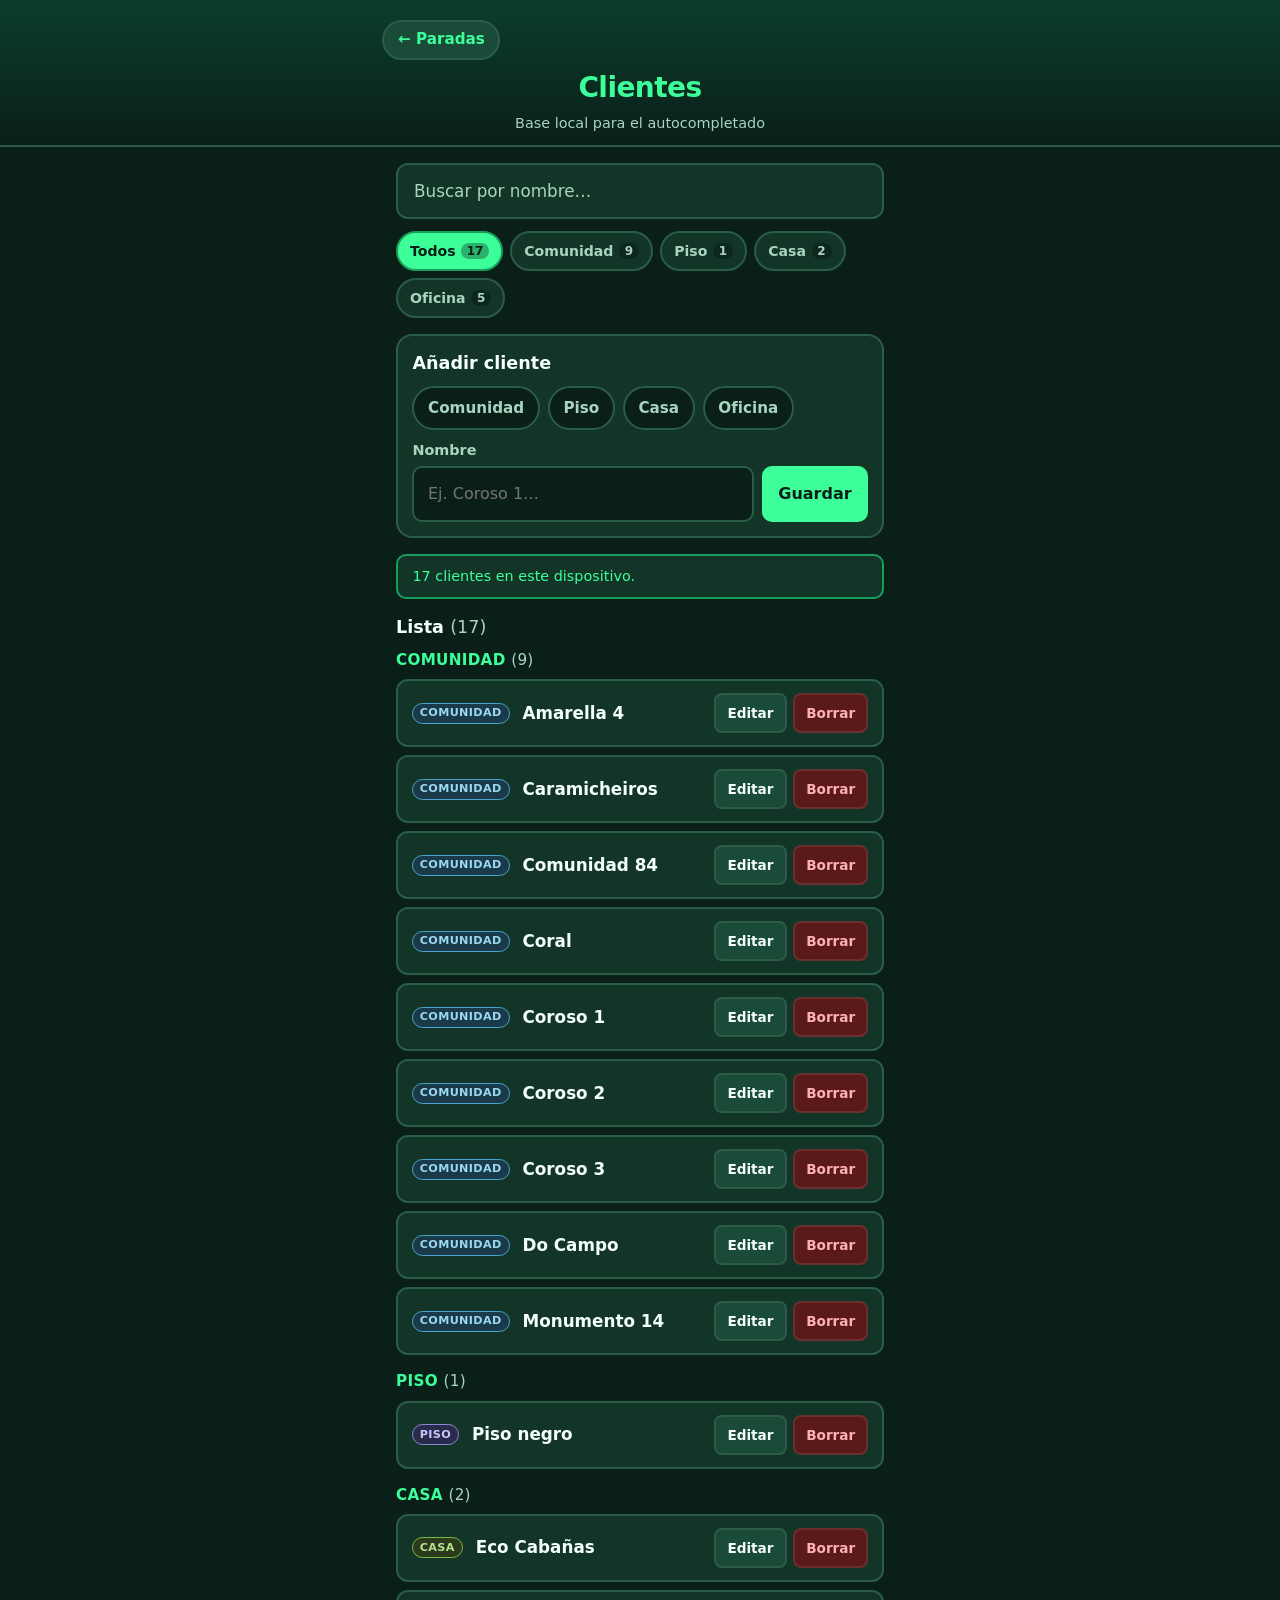
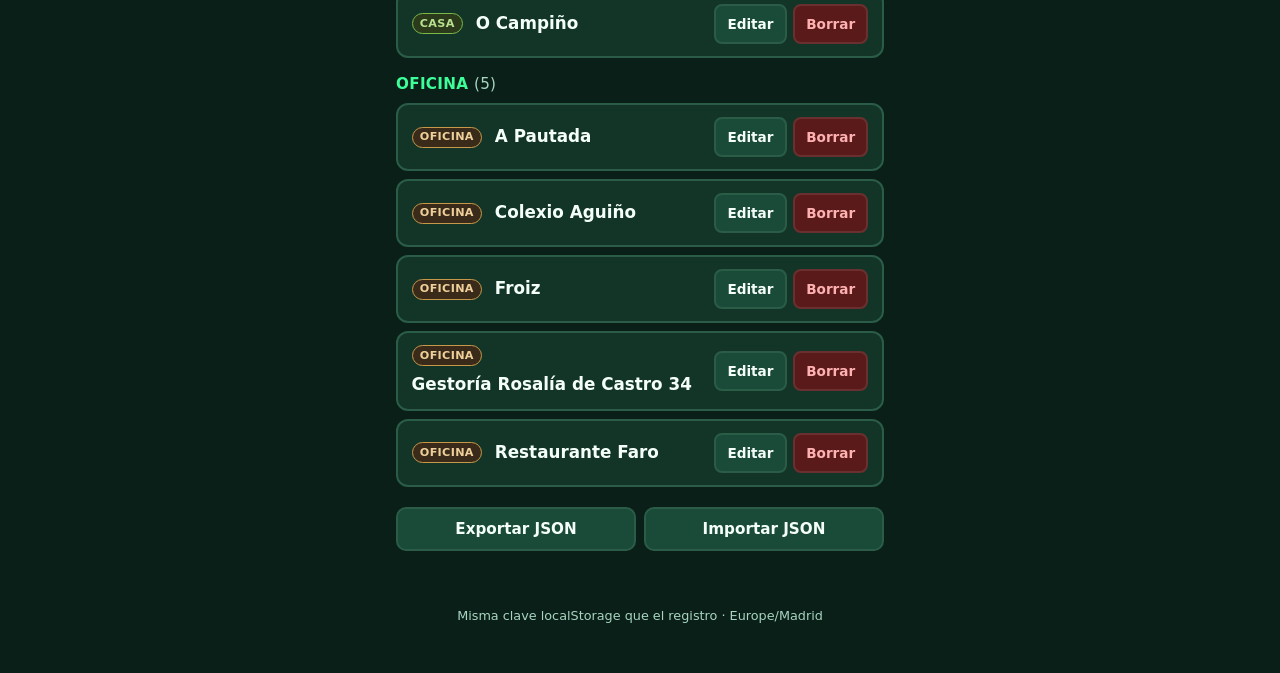
==== clientes.html @ 8e0a071e "Página de gestión de clientes (buscar, filtrar, alta, editar, borrar)" ====
<!DOCTYPE html>
<html lang="es-ES">
<head>
  <meta charset="UTF-8" />
  <meta name="viewport" content="width=device-width, initial-scale=1, viewport-fit=cover" />
  <meta name="theme-color" content="#0b3d2e" />
  <meta name="description" content="Gestión de clientes para autocompletado de Paradas GPS." />
  <meta name="apple-mobile-web-app-capable" content="yes" />
  <meta name="apple-mobile-web-app-status-bar-style" content="black-translucent" />
  <meta name="apple-mobile-web-app-title" content="Paradas GPS" />
  <title>Clientes · Paradas GPS</title>
  <link rel="manifest" href="manifest.json" />
  <link rel="icon" type="image/svg+xml" href="icons/icon.svg" />
  <link rel="apple-touch-icon" href="icons/icon-192.png" />
  <link rel="stylesheet" href="styles.css" />
</head>
<body class="page-clientes">
  <header class="app-header">
    <div class="header-nav">
      <a href="index.html" class="nav-link" aria-label="Volver a Paradas">← Paradas</a>
      <span class="nav-spacer" aria-hidden="true"></span>
    </div>
    <h1>Clientes</h1>
    <p class="subtitle">Base local para el autocompletado</p>
  </header>

  <main>
    <section class="clientes-search" aria-label="Buscar clientes">
      <label class="sr-only" for="searchClientes">Buscar por nombre</label>
      <input
        type="search"
        id="searchClientes"
        class="search-input"
        placeholder="Buscar por nombre…"
        autocomplete="off"
        enterkeyhint="search"
      />
    </section>

    <section class="clientes-filters" aria-label="Filtrar por tipo">
      <div class="chip-row" role="group" id="filterChips">
        <button type="button" class="chip-btn active" data-filter="todos" aria-pressed="true">
          Todos <span class="chip-count" data-count-for="todos">0</span>
        </button>
        <button type="button" class="chip-btn" data-filter="comunidad" aria-pressed="false">
          Comunidad <span class="chip-count" data-count-for="comunidad">0</span>
        </button>
        <button type="button" class="chip-btn" data-filter="piso" aria-pressed="false">
          Piso <span class="chip-count" data-count-for="piso">0</span>
        </button>
        <button type="button" class="chip-btn" data-filter="casa" aria-pressed="false">
          Casa <span class="chip-count" data-count-for="casa">0</span>
        </button>
        <button type="button" class="chip-btn" data-filter="oficina" aria-pressed="false">
          Oficina <span class="chip-count" data-count-for="oficina">0</span>
        </button>
      </div>
    </section>

    <section class="clientes-add" aria-labelledby="addTitle">
      <h2 id="addTitle" class="section-title">Añadir cliente</h2>
      <div class="tipo-toggles" role="group" aria-label="Tipo de lugar" id="addTipoToggles">
        <button type="button" class="tipo-btn" data-tipo="comunidad" aria-pressed="false">Comunidad</button>
        <button type="button" class="tipo-btn" data-tipo="piso" aria-pressed="false">Piso</button>
        <button type="button" class="tipo-btn" data-tipo="casa" aria-pressed="false">Casa</button>
        <button type="button" class="tipo-btn" data-tipo="oficina" aria-pressed="false">Oficina</button>
      </div>
      <label for="addNombre" class="field-label">Nombre</label>
      <div class="add-row">
        <input type="text" id="addNombre" placeholder="Ej. Coroso 1…" autocomplete="off" />
        <button type="button" class="btn-save" id="btnAddSave">Guardar</button>
      </div>
      <p class="hint-inline" id="addHint" hidden></p>
    </section>

    <section class="status-bar" id="statusBar" aria-live="polite">
      <span id="statusText">Listo.</span>
    </section>

    <section class="clientes-list-section" aria-label="Lista de clientes">
      <h2 class="section-title">
        Lista <span class="count" id="listCount">(0)</span>
      </h2>
      <div id="clientesList" class="clientes-list"></div>
      <p class="empty-msg" id="emptyMsg" hidden>No hay clientes. Añade el primero arriba.</p>
    </section>

    <section class="clientes-io" aria-label="Importar y exportar">
      <button type="button" class="btn-secondary" id="btnExportClientes">Exportar JSON</button>
      <button type="button" class="btn-secondary" id="btnImportClientes">Importar JSON</button>
      <input type="file" id="importFile" accept="application/json,.json" hidden />
    </section>
  </main>

  <!-- Sheet: editar cliente -->
  <div class="sheet-overlay" id="editOverlay" hidden>
    <div class="sheet" role="dialog" aria-modal="true" aria-labelledby="editTitle">
      <div class="sheet-handle" aria-hidden="true"></div>
      <h2 id="editTitle">Editar cliente</h2>

      <span class="cliente-label" id="editTipoLabel">Tipo de lugar</span>
      <div class="tipo-toggles" role="group" aria-labelledby="editTipoLabel" id="editTipoToggles">
        <button type="button" class="tipo-btn" data-tipo="comunidad" aria-pressed="false">Comunidad</button>
        <button type="button" class="tipo-btn" data-tipo="piso" aria-pressed="false">Piso</button>
        <button type="button" class="tipo-btn" data-tipo="casa" aria-pressed="false">Casa</button>
        <button type="button" class="tipo-btn" data-tipo="oficina" aria-pressed="false">Oficina</button>
      </div>

      <label for="editNombre">Nombre</label>
      <input type="text" id="editNombre" placeholder="Nombre del cliente" autocomplete="off" />

      <div class="sheet-actions">
        <button type="button" class="btn-cancel" id="btnCancelEdit">Cancelar</button>
        <button type="button" class="btn-save" id="btnSaveEdit">Guardar</button>
      </div>
    </div>
  </div>

  <!-- Confirm delete -->
  <div class="sheet-overlay" id="confirmOverlay" hidden>
    <div class="sheet sheet-small" role="dialog" aria-modal="true" aria-labelledby="confirmTitle">
      <h2 id="confirmTitle">¿Borrar cliente?</h2>
      <p id="confirmText">Esta acción no se puede deshacer.</p>
      <div class="sheet-actions">
        <button type="button" class="btn-cancel" id="btnCancelDelete">Cancelar</button>
        <button type="button" class="btn-danger" id="btnConfirmDelete">Borrar</button>
      </div>
    </div>
  </div>

  <footer class="app-footer">
    <p>Misma clave localStorage que el registro · Europe/Madrid</p>
  </footer>

  <script src="clientes.js"></script>
</body>
</html>
---- styles.css ----
/* Paradas GPS — UI alto contraste, móvil primero */
:root {
  --bg: #0a1f18;
  --bg-card: #123528;
  --bg-elevated: #1a4a38;
  --text: #f5fff9;
  --text-muted: #a8d4c0;
  --accent: #3dff9a;
  --accent-dim: #1a9e5c;
  --danger: #ff5c5c;
  --danger-bg: #5a1a1a;
  --recogida: #2b7fff;
  --entrega: #ff9f1a;
  --traslado: #c44dff;
  --tarea: #3dff9a;
  --border: #2a5c48;
  --radius: 16px;
  --tap-min: 56px;
  --font: system-ui, -apple-system, "Segoe UI", Roboto, "Helvetica Neue", Arial, sans-serif;
  --safe-top: env(safe-area-inset-top, 0px);
  --safe-right: env(safe-area-inset-right, 0px);
  --safe-bottom: env(safe-area-inset-bottom, 0px);
  --safe-left: env(safe-area-inset-left, 0px);
}

*,
*::before,
*::after {
  box-sizing: border-box;
}

html {
  -webkit-text-size-adjust: 100%;
  height: 100%;
}

body {
  margin: 0;
  min-height: 100%;
  font-family: var(--font);
  background: var(--bg);
  color: var(--text);
  line-height: 1.4;
  padding-bottom: calc(1.5rem + var(--safe-bottom));
  -webkit-tap-highlight-color: transparent;
  overflow-x: hidden;
}

.app-header {
  padding: 1.25rem 1rem 0.75rem;
  background: linear-gradient(180deg, #0b3d2e 0%, var(--bg) 100%);
  border-bottom: 2px solid var(--border);
  text-align: center;
}

.app-header h1 {
  margin: 0;
  font-size: 1.75rem;
  font-weight: 800;
  letter-spacing: -0.02em;
  color: var(--accent);
}

.subtitle {
  margin: 0.35rem 0 0;
  font-size: 0.9rem;
  color: var(--text-muted);
}

main {
  width: 100%;
  max-width: 520px;
  margin: 0 auto;
  padding: 1rem;
}

/* ——— Botones de evento ——— */
.actions {
  display: grid;
  grid-template-columns: 1fr 1fr;
  gap: 0.75rem;
  margin-bottom: 1.25rem;
}

.btn-event {
  display: flex;
  flex-direction: column;
  align-items: center;
  justify-content: center;
  gap: 0.4rem;
  min-height: 110px;
  padding: 1rem 0.5rem;
  border: 3px solid transparent;
  border-radius: var(--radius);
  font-family: inherit;
  font-size: 1.05rem;
  font-weight: 700;
  color: #fff;
  cursor: pointer;
  box-shadow: 0 4px 0 rgba(0, 0, 0, 0.35);
  transition: transform 0.08s, box-shadow 0.08s, filter 0.15s;
  -webkit-user-select: none;
  user-select: none;
}

.btn-event:active {
  transform: translateY(3px);
  box-shadow: 0 1px 0 rgba(0, 0, 0, 0.35);
}

.btn-event:focus-visible {
  outline: 3px solid var(--accent);
  outline-offset: 3px;
}

.btn-icon {
  font-size: 2rem;
  line-height: 1;
}

.btn-label {
  text-align: center;
  line-height: 1.2;
}

.btn-recogida {
  background: var(--recogida);
  border-color: #1a5acc;
}
.btn-entrega {
  background: var(--entrega);
  border-color: #c47800;
  color: #1a1000;
}
.btn-traslado {
  background: var(--traslado);
  border-color: #8a2abb;
}
.btn-tarea {
  background: var(--accent-dim);
  border-color: #0d6b3c;
  color: #fff;
}

/* ——— Toolbar ——— */
.toolbar {
  display: flex;
  flex-wrap: wrap;
  align-items: center;
  gap: 0.5rem;
  margin-bottom: 0.75rem;
}

.toolbar > * {
  min-width: 0;
}

.filters {
  display: flex;
  flex: 1 1 0;
  min-width: 0;
  background: var(--bg-card);
  border-radius: 999px;
  border: 2px solid var(--border);
  overflow: hidden;
}

.filter-btn {
  min-height: 44px;
  flex: 1 1 0;
  min-width: 0;
  padding: 0.5rem 0.75rem;
  border: none;
  background: transparent;
  color: var(--text-muted);
  font-family: inherit;
  font-size: 1rem;
  font-weight: 600;
  cursor: pointer;
}

.filter-btn.active {
  background: var(--accent);
  color: #0a1f18;
}

.export-btns {
  display: flex;
  flex: 1 1 0;
  min-width: 0;
  gap: 0.5rem;
}

.export-btns .btn-secondary {
  flex: 1 1 0;
  min-width: 0;
}

.btn-secondary {
  min-height: 44px;
  min-width: var(--tap-min);
  padding: 0.5rem 0.9rem;
  border: 2px solid var(--border);
  border-radius: 10px;
  background: var(--bg-elevated);
  color: var(--text);
  font-family: inherit;
  font-size: 0.95rem;
  font-weight: 700;
  cursor: pointer;
}

.btn-secondary:active {
  background: var(--accent-dim);
}

/* ——— Estado ——— */
.status-bar {
  padding: 0.65rem 0.9rem;
  margin-bottom: 1rem;
  background: var(--bg-card);
  border: 2px solid var(--border);
  border-radius: 10px;
  font-size: 0.9rem;
  color: var(--text-muted);
}

.status-bar.ok {
  border-color: var(--accent-dim);
  color: var(--accent);
}
.status-bar.err {
  border-color: var(--danger);
  color: #ffb0b0;
}
.status-bar.busy {
  border-color: #ff9f1a;
  color: #ffd08a;
}

/* ——— Historial ——— */
.history h2 {
  margin: 0 0 0.75rem;
  font-size: 1.15rem;
  color: var(--text);
}

.count {
  color: var(--text-muted);
  font-weight: 500;
}

.event-list {
  list-style: none;
  margin: 0;
  padding: 0;
  display: flex;
  flex-direction: column;
  gap: 0.65rem;
}

.event-card {
  min-width: 0;
  overflow-wrap: anywhere;
  background: var(--bg-card);
  border: 2px solid var(--border);
  border-left-width: 6px;
  border-radius: 12px;
  padding: 0.85rem 0.9rem;
}

.event-card[data-tipo="Recogida"] { border-left-color: var(--recogida); }
.event-card[data-tipo="Entrega"] { border-left-color: var(--entrega); }
.event-card[data-tipo="Traslado personal"] { border-left-color: var(--traslado); }
.event-card[data-tipo="Tarea hecha"] { border-left-color: var(--tarea); }

.event-top {
  display: flex;
  justify-content: space-between;
  align-items: flex-start;
  gap: 0.5rem;
}

.event-tipo {
  min-width: 0;
  overflow-wrap: anywhere;
  font-weight: 800;
  font-size: 1.05rem;
}

.event-time {
  min-width: 0;
  max-width: 52%;
  font-size: 0.85rem;
  color: var(--text-muted);
  text-align: right;
  overflow-wrap: anywhere;
}

.event-meta {
  min-width: 0;
  margin-top: 0.4rem;
  font-size: 0.88rem;
  color: var(--text-muted);
}

.event-meta strong {
  color: var(--text);
  font-weight: 600;
}

.event-coords {
  min-width: 0;
  margin-top: 0.35rem;
  font-size: 0.8rem;
  font-variant-numeric: tabular-nums;
  word-break: break-all;
}

.event-coords a {
  color: var(--accent);
  text-decoration: underline;
  overflow-wrap: anywhere;
  word-break: break-word;
}

.event-actions {
  display: flex;
  flex-wrap: wrap;
  gap: 0.5rem;
  margin-top: 0.65rem;
}

.btn-sm {
  flex: 1 1 8rem;
  min-width: 0;
  min-height: 44px;
  padding: 0.35rem 0.75rem;
  border: 2px solid var(--border);
  border-radius: 8px;
  background: var(--bg-elevated);
  color: var(--text);
  font-family: inherit;
  font-size: 0.85rem;
  font-weight: 600;
  cursor: pointer;
}

.btn-sm.danger {
  border-color: var(--danger);
  color: #ffb0b0;
  background: var(--danger-bg);
}

.empty-msg {
  color: var(--text-muted);
  text-align: center;
  padding: 1.5rem 0.5rem;
  font-size: 0.95rem;
}

.empty-msg[hidden],
[hidden] {
  display: none !important;
}

/* ——— Sheet modal ——— */
.sheet-overlay {
  position: fixed;
  inset: 0;
  z-index: 100;
  background: rgba(0, 0, 0, 0.65);
  display: flex;
  align-items: flex-end;
  justify-content: center;
  padding: var(--safe-top) var(--safe-right) var(--safe-bottom) var(--safe-left);
}

.sheet {
  width: 100%;
  max-width: 520px;
  max-height: 92vh;
  max-height: min(92dvh, calc(100dvh - var(--safe-top) - var(--safe-bottom)));
  overflow-x: hidden;
  overflow-y: auto;
  background: #163d2e;
  border-radius: 20px 20px 0 0;
  border: 2px solid var(--border);
  border-bottom: none;
  padding: 0.5rem clamp(0.85rem, 5vw, 1.15rem) calc(1.25rem + var(--safe-bottom));
  box-shadow: 0 -8px 32px rgba(0, 0, 0, 0.5);
}

.sheet-small {
  width: calc(100% - 2rem);
  border-radius: 20px;
  margin: auto;
  border-bottom: 2px solid var(--border);
  padding-bottom: 1.25rem;
  max-height: min(90dvh, calc(100dvh - var(--safe-top) - var(--safe-bottom)));
  overflow-x: hidden;
  overflow-y: auto;
}

.sheet-handle {
  width: 40px;
  height: 5px;
  background: var(--border);
  border-radius: 999px;
  margin: 0.4rem auto 0.75rem;
}

.sheet h2 {
  margin: 0 0 0.25rem;
  font-size: 1.25rem;
}

.sheet-tipo {
  margin: 0 0 1rem;
  font-weight: 700;
  color: var(--accent);
  font-size: 1.1rem;
}

.sheet label {
  display: block;
  margin: 0.75rem 0 0.35rem;
  font-size: 0.9rem;
  font-weight: 600;
  color: var(--text-muted);
}

.optional {
  font-weight: 400;
  opacity: 0.8;
}

.cliente-field {
  margin-top: 0.15rem;
}

.cliente-label {
  display: block;
  margin: 0 0 0.35rem;
  font-size: 0.9rem;
  font-weight: 600;
  color: var(--text-muted);
}

.tipo-toggles {
  display: flex;
  flex-wrap: wrap;
  gap: 0.5rem;
  margin-bottom: 0.75rem;
}

.tipo-btn {
  min-height: 44px;
  min-width: 44px;
  padding: 0.5rem 0.85rem;
  border: 2px solid var(--border);
  border-radius: 999px;
  background: var(--bg);
  color: var(--text-muted);
  font-family: inherit;
  font-size: 0.95rem;
  font-weight: 600;
  cursor: pointer;
  -webkit-tap-highlight-color: transparent;
  touch-action: manipulation;
}

.tipo-btn:active {
  transform: scale(0.97);
}

.tipo-btn:focus-visible {
  outline: 3px solid var(--accent);
  outline-offset: 2px;
}

.tipo-btn[aria-pressed="true"] {
  background: var(--accent);
  border-color: var(--accent);
  color: #0a1f18;
  font-weight: 800;
  box-shadow: 0 0 0 2px rgba(61, 255, 154, 0.35);
}

.autocomplete-wrap {
  position: relative;
  margin-bottom: 0.15rem;
}

.suggest-list {
  list-style: none;
  margin: 0.25rem 0 0;
  padding: 0.25rem 0;
  position: absolute;
  left: 0;
  right: 0;
  z-index: 20;
  max-height: 12rem;
  overflow-y: auto;
  background: var(--bg-elevated);
  border: 2px solid var(--border);
  border-radius: 10px;
  box-shadow: 0 8px 24px rgba(0, 0, 0, 0.35);
}

.suggest-item {
  display: flex;
  align-items: center;
  gap: 0.5rem;
  width: 100%;
  min-height: 44px;
  padding: 0.55rem 0.85rem;
  border: none;
  background: transparent;
  color: var(--text);
  font-family: inherit;
  font-size: 0.95rem;
  text-align: left;
  cursor: pointer;
  -webkit-tap-highlight-color: transparent;
}

.suggest-item:hover,
.suggest-item:focus,
.suggest-item.active {
  background: rgba(61, 255, 154, 0.12);
  outline: none;
}

.suggest-item .suggest-nombre {
  flex: 1;
  min-width: 0;
  font-weight: 600;
}

.suggest-item .suggest-tipo {
  flex-shrink: 0;
  font-size: 0.72rem;
  font-weight: 700;
  text-transform: uppercase;
  letter-spacing: 0.03em;
  color: var(--text-muted);
  padding: 0.15rem 0.45rem;
  border-radius: 999px;
  border: 1px solid var(--border);
  background: var(--bg);
}

.badge-cliente {
  display: inline-block;
  margin-right: 0.35rem;
  padding: 0.1rem 0.45rem;
  border-radius: 999px;
  font-size: 0.7rem;
  font-weight: 700;
  vertical-align: middle;
  text-transform: uppercase;
  letter-spacing: 0.03em;
  border: 1px solid var(--border);
  background: var(--bg);
  color: var(--text-muted);
}

.badge-cliente-comunidad {
  background: #1a3a4a;
  border-color: #4aa3c8;
  color: #9ad8ef;
}

.badge-cliente-piso {
  background: #2a2a4a;
  border-color: #8a8ad8;
  color: #c8c8ff;
}

.badge-cliente-casa {
  background: #2a3a1a;
  border-color: #7ab84a;
  color: #b8e090;
}

.badge-cliente-oficina {
  background: #3a2a1a;
  border-color: #c8984a;
  color: #efd09a;
}

.equipo-field {
  margin-top: 0.75rem;
}

.equipo-label {
  display: block;
  margin: 0 0 0.35rem;
  font-size: 0.9rem;
  font-weight: 600;
  color: var(--text-muted);
}

.crew-toggles {
  display: flex;
  flex-wrap: wrap;
  gap: 0.5rem;
}

.crew-btn {
  min-height: 44px;
  min-width: 44px;
  padding: 0.5rem 0.85rem;
  border: 2px solid var(--border);
  border-radius: 999px;
  background: var(--bg);
  color: var(--text-muted);
  font-family: inherit;
  font-size: 0.95rem;
  font-weight: 600;
  cursor: pointer;
  -webkit-tap-highlight-color: transparent;
  touch-action: manipulation;
}

.crew-btn:active {
  transform: scale(0.97);
}

.crew-btn:focus-visible {
  outline: 3px solid var(--accent);
  outline-offset: 2px;
}

.crew-btn[aria-pressed="true"],
.crew-btn.selected {
  background: var(--accent);
  border-color: var(--accent);
  color: #0a1f18;
  font-weight: 800;
  box-shadow: 0 0 0 2px rgba(61, 255, 154, 0.35);
}

.event-equipo {
  min-width: 0;
  margin-top: 0.45rem;
}

.event-equipo .event-meta {
  margin-top: 0;
  margin-bottom: 0.3rem;
}

.event-card .crew-toggles {
  gap: 0.4rem;
}

.event-card .crew-btn {
  min-height: 40px;
  padding: 0.35rem 0.7rem;
  font-size: 0.85rem;
  flex: 0 1 auto;
  max-width: 100%;
}


.sheet input[type="text"],
.sheet input[type="number"],
.sheet textarea {
  width: 100%;
  min-width: 0;
  min-height: var(--tap-min);
  padding: 0.75rem 0.9rem;
  border: 2px solid var(--border);
  border-radius: 10px;
  background: var(--bg);
  color: var(--text);
  font-family: inherit;
  font-size: 1.05rem;
}

.sheet textarea {
  min-height: 88px;
  resize: vertical;
}

.sheet input:focus,
.sheet textarea:focus {
  outline: none;
  border-color: var(--accent);
}

.gps-block {
  margin-top: 1rem;
  padding: 0.75rem;
  background: var(--bg);
  border-radius: 10px;
  border: 2px dashed var(--border);
}

.gps-status {
  margin: 0;
  font-size: 0.9rem;
  color: var(--text-muted);
}

.gps-status.ok { color: var(--accent); }
.gps-status.err { color: #ffb0b0; }

.hint {
  margin: 0.5rem 0;
  font-size: 0.88rem;
  color: var(--text-muted);
}

.coord-row {
  margin-bottom: 0.5rem;
}

.check-label {
  display: flex !important;
  min-height: 44px;
  padding: 0.25rem 0;
  align-items: center;
  gap: 0.6rem;
  margin-top: 0.75rem !important;
  font-size: 1rem !important;
  color: var(--text) !important;
  cursor: pointer;
}

.check-label input {
  width: 22px;
  height: 22px;
  accent-color: var(--accent);
}

.sheet-actions {
  display: flex;
  flex-wrap: wrap;
  gap: 0.75rem;
  margin-top: 1.25rem;
}

.btn-cancel,
.btn-save,
.btn-danger {
  flex: 1;
  min-height: var(--tap-min);
  border-radius: 12px;
  font-family: inherit;
  font-size: 1.05rem;
  font-weight: 700;
  min-width: 0;
  cursor: pointer;
  border: 2px solid transparent;
}

.btn-cancel {
  background: var(--bg-card);
  border-color: var(--border);
  color: var(--text);
}

.btn-save {
  background: var(--accent);
  color: #0a1f18;
  border-color: var(--accent-dim);
}

.btn-danger {
  background: var(--danger);
  color: #fff;
  border-color: #cc3333;
}

.app-footer {
  text-align: center;
  padding: 1.5rem 1rem;
  font-size: 0.8rem;
  color: var(--text-muted);
}

.app-footer p {
  margin: 0;
}

/* Landscape / tablet: botones un poco más compactos */
@media (min-width: 480px) {
  .btn-event {
    min-height: 120px;
  }
}

@media (max-width: 360px) {
  .app-header {
    padding-inline: 0.75rem;
  }

  .app-header h1 {
    font-size: 1.5rem;
  }

  main {
    padding: 0.75rem;
  }

  .btn-event {
    min-height: 96px;
    padding-inline: 0.35rem;
    font-size: 1rem;
  }

  .btn-icon {
    font-size: 1.75rem;
  }

  .event-card {
    padding-inline: 0.7rem;
  }

  .sheet-actions {
    gap: 0.5rem;
  }
}

@media (prefers-reduced-motion: reduce) {
  .btn-event {
    transition: none;
  }
}

/* ——— Demo / día de referencia ——— */
.demo-bar {
  display: grid;
  grid-template-columns: repeat(auto-fit, minmax(min(100%, 10rem), 1fr));
  gap: 0.5rem;
  margin-bottom: 0.75rem;
}

.btn-demo {
  width: 100%;
  min-width: 0;
  min-height: 44px;
  padding: 0.5rem 0.75rem;
  border: 2px dashed var(--border);
  border-radius: 10px;
  background: transparent;
  color: var(--text-muted);
  font-family: inherit;
  font-size: 0.85rem;
  font-weight: 600;
  cursor: pointer;
}

.btn-demo:active {
  background: var(--bg-elevated);
  color: var(--text);
}

.btn-demo-danger {
  border-color: #6a3030;
  color: #ffb0b0;
}

.badge-abierto {
  display: inline-block;
  margin-left: 0.35rem;
  padding: 0.1rem 0.45rem;
  border-radius: 999px;
  background: #5a3a10;
  border: 1px solid #ff9f1a;
  color: #ffd08a;
  font-size: 0.7rem;
  font-weight: 700;
  vertical-align: middle;
  text-transform: uppercase;
  letter-spacing: 0.03em;
}

.event-card.estado-abierto {
  border-color: #8a5a20;
  background: #1a2e22;
}

@media (max-width: 360px) {
  .demo-bar {
    grid-template-columns: 1fr;
  }
}

/* ——— Nav header (Paradas ↔ Clientes) ——— */
.header-nav {
  display: flex;
  align-items: center;
  justify-content: space-between;
  gap: 0.5rem;
  margin: 0 auto 0.5rem;
  max-width: 520px;
  padding: 0 0.15rem;
}

.nav-spacer {
  flex: 1;
  min-width: 0;
}

.nav-link {
  display: inline-flex;
  align-items: center;
  min-height: 40px;
  padding: 0.35rem 0.85rem;
  border: 2px solid var(--border);
  border-radius: 999px;
  background: var(--bg-elevated);
  color: var(--accent);
  font-weight: 700;
  font-size: 0.95rem;
  text-decoration: none;
}

.nav-link:active {
  background: var(--accent-dim);
  color: #fff;
}

.nav-link:focus-visible {
  outline: 3px solid var(--accent);
  outline-offset: 2px;
}

/* ——— Página Clientes ——— */
.sr-only {
  position: absolute;
  width: 1px;
  height: 1px;
  padding: 0;
  margin: -1px;
  overflow: hidden;
  clip: rect(0, 0, 0, 0);
  white-space: nowrap;
  border: 0;
}

.section-title {
  margin: 0 0 0.65rem;
  font-size: 1.1rem;
  font-weight: 700;
  color: var(--text);
}

.clientes-search {
  margin-bottom: 0.75rem;
}

.search-input {
  width: 100%;
  min-height: var(--tap-min);
  padding: 0.75rem 1rem;
  border: 2px solid var(--border);
  border-radius: 12px;
  background: var(--bg-card);
  color: var(--text);
  font-family: inherit;
  font-size: 1.05rem;
}

.search-input::placeholder {
  color: var(--text-muted);
}

.search-input:focus {
  outline: none;
  border-color: var(--accent);
  box-shadow: 0 0 0 3px rgba(61, 255, 154, 0.25);
}

.clientes-filters {
  margin-bottom: 1rem;
}

.chip-row {
  display: flex;
  flex-wrap: wrap;
  gap: 0.45rem;
}

.chip-btn {
  display: inline-flex;
  align-items: center;
  gap: 0.35rem;
  min-height: 40px;
  padding: 0.35rem 0.75rem;
  border: 2px solid var(--border);
  border-radius: 999px;
  background: var(--bg-card);
  color: var(--text-muted);
  font-family: inherit;
  font-size: 0.88rem;
  font-weight: 700;
  cursor: pointer;
}

.chip-btn.active {
  background: var(--accent);
  border-color: var(--accent-dim);
  color: #0a1f18;
}

.chip-btn:focus-visible {
  outline: 3px solid var(--accent);
  outline-offset: 2px;
}

.chip-count {
  display: inline-block;
  min-width: 1.25rem;
  padding: 0.05rem 0.35rem;
  border-radius: 999px;
  background: rgba(0, 0, 0, 0.25);
  font-size: 0.75rem;
  font-weight: 800;
  text-align: center;
}

.chip-btn.active .chip-count {
  background: rgba(10, 31, 24, 0.35);
  color: #0a1f18;
}

.clientes-add {
  margin-bottom: 1rem;
  padding: 0.9rem;
  background: var(--bg-card);
  border: 2px solid var(--border);
  border-radius: var(--radius);
}

.clientes-add .tipo-toggles {
  margin-bottom: 0.65rem;
}

.field-label {
  display: block;
  margin: 0 0 0.35rem;
  font-size: 0.9rem;
  font-weight: 600;
  color: var(--text-muted);
}

.add-row {
  display: flex;
  gap: 0.5rem;
  align-items: stretch;
}

.add-row input[type="text"] {
  flex: 1 1 0;
  min-width: 0;
  min-height: var(--tap-min);
  padding: 0.65rem 0.85rem;
  border: 2px solid var(--border);
  border-radius: 10px;
  background: var(--bg);
  color: var(--text);
  font-family: inherit;
  font-size: 1rem;
}

.add-row input[type="text"]:focus {
  outline: none;
  border-color: var(--accent);
}

.add-row .btn-save {
  flex: 0 0 auto;
  min-width: 5.5rem;
  min-height: var(--tap-min);
  padding: 0.5rem 1rem;
  border: none;
  border-radius: 10px;
  background: var(--accent);
  color: #0a1f18;
  font-family: inherit;
  font-size: 1rem;
  font-weight: 800;
  cursor: pointer;
}

.add-row .btn-save:active {
  background: var(--accent-dim);
  color: #fff;
}

.hint-inline {
  margin: 0.5rem 0 0;
  font-size: 0.85rem;
  color: var(--text-muted);
}

.hint-inline.hint-err {
  color: #ffb0b0;
}

.clientes-list-section {
  margin-bottom: 1.25rem;
}

.clientes-list {
  display: flex;
  flex-direction: column;
  gap: 1rem;
}

.cliente-group-title {
  margin: 0 0 0.5rem;
  font-size: 0.95rem;
  font-weight: 800;
  color: var(--accent);
  letter-spacing: 0.02em;
  text-transform: uppercase;
}

.cliente-group-list {
  list-style: none;
  margin: 0;
  padding: 0;
  display: flex;
  flex-direction: column;
  gap: 0.5rem;
}

.cliente-card {
  display: flex;
  flex-wrap: wrap;
  align-items: center;
  justify-content: space-between;
  gap: 0.5rem;
  padding: 0.75rem 0.85rem;
  background: var(--bg-card);
  border: 2px solid var(--border);
  border-radius: 12px;
}

.cliente-card-main {
  display: flex;
  flex-wrap: wrap;
  align-items: center;
  gap: 0.45rem;
  min-width: 0;
  flex: 1 1 8rem;
}

.cliente-nombre {
  font-weight: 700;
  font-size: 1.05rem;
  overflow-wrap: anywhere;
}

.cliente-card-actions {
  display: flex;
  gap: 0.4rem;
  flex: 0 0 auto;
}

.btn-card-edit,
.btn-card-delete {
  min-height: 40px;
  min-width: 40px;
  padding: 0.35rem 0.7rem;
  border: 2px solid var(--border);
  border-radius: 8px;
  background: var(--bg-elevated);
  color: var(--text);
  font-family: inherit;
  font-size: 0.85rem;
  font-weight: 700;
  cursor: pointer;
}

.btn-card-edit:active {
  background: var(--accent-dim);
}

.btn-card-delete {
  border-color: #6a3030;
  color: #ffb0b0;
  background: var(--danger-bg);
}

.btn-card-delete:active {
  filter: brightness(1.15);
}

.clientes-io {
  display: grid;
  grid-template-columns: 1fr 1fr;
  gap: 0.5rem;
  margin-bottom: 1rem;
}

.clientes-io .btn-secondary {
  width: 100%;
}

.page-clientes .sheet .tipo-toggles {
  margin: 0.5rem 0 0.85rem;
}

@media (max-width: 360px) {
  .clientes-io {
    grid-template-columns: 1fr;
  }

  .add-row {
    flex-direction: column;
  }

  .add-row .btn-save {
    width: 100%;
  }
}
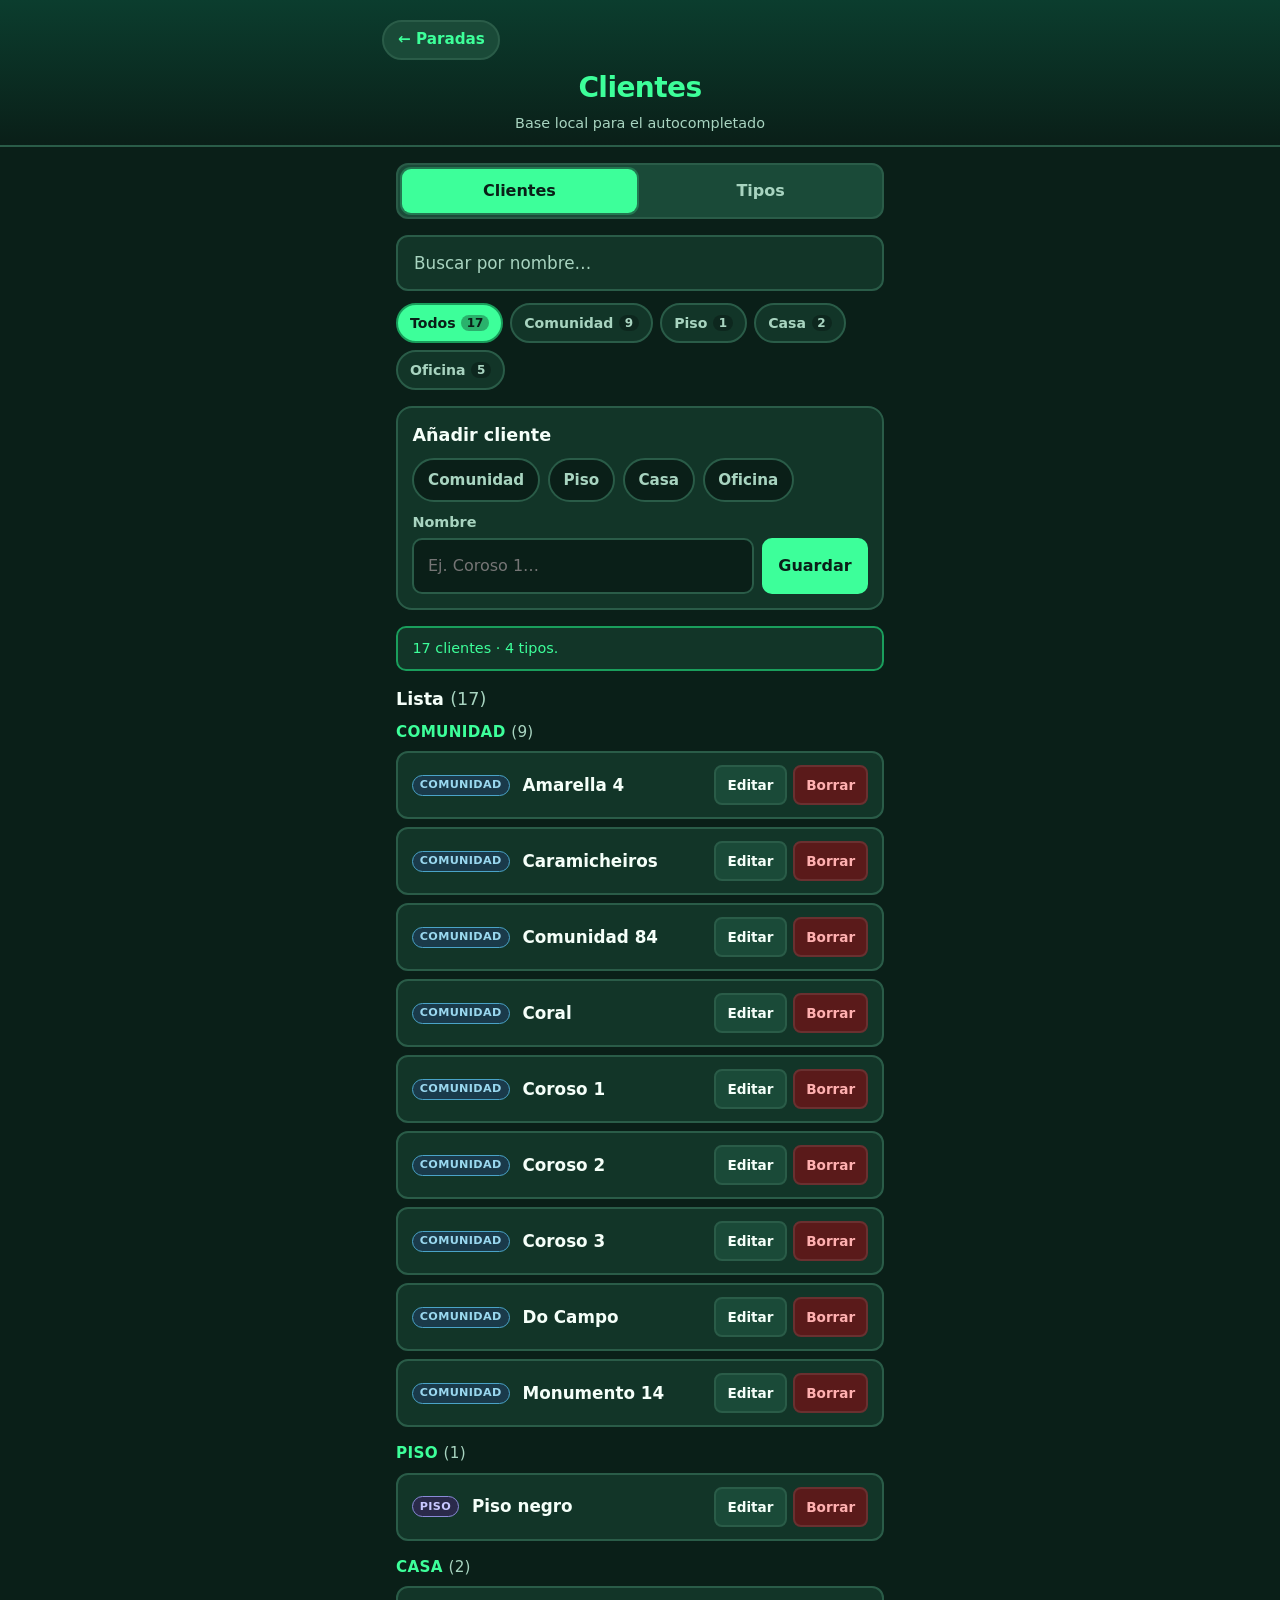
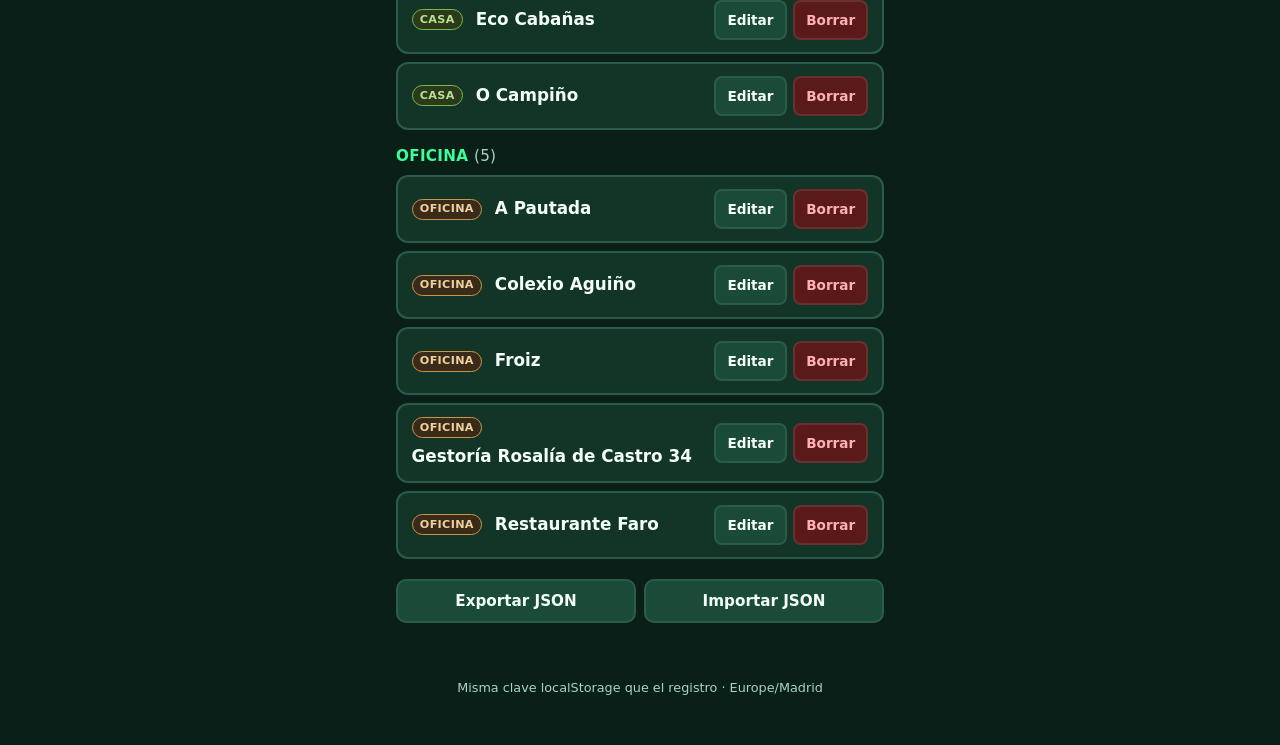
==== commit 9a8b27d2: "Tipos de cliente editables (crear, renombrar, borrar)" ====
--- a/clientes.html
+++ b/clientes.html
@@ -25,71 +25,89 @@
   </header>
 
   <main>
-    <section class="clientes-search" aria-label="Buscar clientes">
-      <label class="sr-only" for="searchClientes">Buscar por nombre</label>
-      <input
-        type="search"
-        id="searchClientes"
-        class="search-input"
-        placeholder="Buscar por nombre…"
-        autocomplete="off"
-        enterkeyhint="search"
-      />
-    </section>
+    <nav class="view-tabs" role="tablist" aria-label="Secciones">
+      <button type="button" class="view-tab active" role="tab" id="tabClientes" aria-selected="true" aria-controls="panelClientes" data-view="clientes">
+        Clientes
+      </button>
+      <button type="button" class="view-tab" role="tab" id="tabTipos" aria-selected="false" aria-controls="panelTipos" data-view="tipos">
+        Tipos
+      </button>
+    </nav>
 
-    <section class="clientes-filters" aria-label="Filtrar por tipo">
-      <div class="chip-row" role="group" id="filterChips">
-        <button type="button" class="chip-btn active" data-filter="todos" aria-pressed="true">
-          Todos <span class="chip-count" data-count-for="todos">0</span>
-        </button>
-        <button type="button" class="chip-btn" data-filter="comunidad" aria-pressed="false">
-          Comunidad <span class="chip-count" data-count-for="comunidad">0</span>
-        </button>
-        <button type="button" class="chip-btn" data-filter="piso" aria-pressed="false">
-          Piso <span class="chip-count" data-count-for="piso">0</span>
-        </button>
-        <button type="button" class="chip-btn" data-filter="casa" aria-pressed="false">
-          Casa <span class="chip-count" data-count-for="casa">0</span>
-        </button>
-        <button type="button" class="chip-btn" data-filter="oficina" aria-pressed="false">
-          Oficina <span class="chip-count" data-count-for="oficina">0</span>
-        </button>
-      </div>
-    </section>
+    <div id="panelClientes" role="tabpanel" aria-labelledby="tabClientes">
+      <section class="clientes-search" aria-label="Buscar clientes">
+        <label class="sr-only" for="searchClientes">Buscar por nombre</label>
+        <input
+          type="search"
+          id="searchClientes"
+          class="search-input"
+          placeholder="Buscar por nombre…"
+          autocomplete="off"
+          enterkeyhint="search"
+        />
+      </section>
 
-    <section class="clientes-add" aria-labelledby="addTitle">
-      <h2 id="addTitle" class="section-title">Añadir cliente</h2>
-      <div class="tipo-toggles" role="group" aria-label="Tipo de lugar" id="addTipoToggles">
-        <button type="button" class="tipo-btn" data-tipo="comunidad" aria-pressed="false">Comunidad</button>
-        <button type="button" class="tipo-btn" data-tipo="piso" aria-pressed="false">Piso</button>
-        <button type="button" class="tipo-btn" data-tipo="casa" aria-pressed="false">Casa</button>
-        <button type="button" class="tipo-btn" data-tipo="oficina" aria-pressed="false">Oficina</button>
-      </div>
-      <label for="addNombre" class="field-label">Nombre</label>
-      <div class="add-row">
-        <input type="text" id="addNombre" placeholder="Ej. Coroso 1…" autocomplete="off" />
-        <button type="button" class="btn-save" id="btnAddSave">Guardar</button>
-      </div>
-      <p class="hint-inline" id="addHint" hidden></p>
-    </section>
+      <section class="clientes-filters" aria-label="Filtrar por tipo">
+        <div class="chip-row" role="group" id="filterChips"></div>
+      </section>
 
-    <section class="status-bar" id="statusBar" aria-live="polite">
-      <span id="statusText">Listo.</span>
-    </section>
+      <section class="clientes-add" aria-labelledby="addTitle">
+        <h2 id="addTitle" class="section-title">Añadir cliente</h2>
+        <div class="tipo-toggles" role="group" aria-label="Tipo de lugar" id="addTipoToggles"></div>
+        <label for="addNombre" class="field-label">Nombre</label>
+        <div class="add-row">
+          <input type="text" id="addNombre" placeholder="Ej. Coroso 1…" autocomplete="off" />
+          <button type="button" class="btn-save" id="btnAddSave">Guardar</button>
+        </div>
+        <p class="hint-inline" id="addHint" hidden></p>
+      </section>
 
-    <section class="clientes-list-section" aria-label="Lista de clientes">
-      <h2 class="section-title">
-        Lista <span class="count" id="listCount">(0)</span>
-      </h2>
-      <div id="clientesList" class="clientes-list"></div>
-      <p class="empty-msg" id="emptyMsg" hidden>No hay clientes. Añade el primero arriba.</p>
-    </section>
+      <section class="status-bar" id="statusBar" aria-live="polite">
+        <span id="statusText">Listo.</span>
+      </section>
 
-    <section class="clientes-io" aria-label="Importar y exportar">
-      <button type="button" class="btn-secondary" id="btnExportClientes">Exportar JSON</button>
-      <button type="button" class="btn-secondary" id="btnImportClientes">Importar JSON</button>
-      <input type="file" id="importFile" accept="application/json,.json" hidden />
-    </section>
+      <section class="clientes-list-section" aria-label="Lista de clientes">
+        <h2 class="section-title">
+          Lista <span class="count" id="listCount">(0)</span>
+        </h2>
+        <div id="clientesList" class="clientes-list"></div>
+        <p class="empty-msg" id="emptyMsg" hidden>No hay clientes. Añade el primero arriba.</p>
+      </section>
+
+      <section class="clientes-io" aria-label="Importar y exportar">
+        <button type="button" class="btn-secondary" id="btnExportClientes">Exportar JSON</button>
+        <button type="button" class="btn-secondary" id="btnImportClientes">Importar JSON</button>
+        <input type="file" id="importFile" accept="application/json,.json" hidden />
+      </section>
+    </div>
+
+    <div id="panelTipos" role="tabpanel" aria-labelledby="tabTipos" hidden>
+      <section class="tipos-intro" aria-labelledby="tiposTitle">
+        <h2 id="tiposTitle" class="section-title">Tipos de lugar</h2>
+        <p class="tipos-hint">Estos tipos aparecen como chips al registrar eventos y al filtrar clientes. Se guardan en este dispositivo.</p>
+      </section>
+
+      <section class="tipos-add" aria-label="Añadir tipo">
+        <label for="addTipoNombre" class="field-label">Nuevo tipo</label>
+        <div class="add-row">
+          <input type="text" id="addTipoNombre" placeholder="Ej. Local comercial…" autocomplete="off" maxlength="40" />
+          <button type="button" class="btn-save" id="btnAddTipo">Añadir</button>
+        </div>
+        <p class="hint-inline" id="addTipoHint" hidden></p>
+      </section>
+
+      <section class="status-bar" id="tiposStatusBar" aria-live="polite">
+        <span id="tiposStatusText">Listo.</span>
+      </section>
+
+      <section class="tipos-list-section" aria-label="Lista de tipos">
+        <h2 class="section-title">
+          Lista <span class="count" id="tiposListCount">(0)</span>
+        </h2>
+        <ul id="tiposList" class="tipos-list"></ul>
+        <p class="empty-msg" id="tiposEmptyMsg" hidden>No hay tipos. Añade el primero arriba.</p>
+      </section>
+    </div>
   </main>
 
   <!-- Sheet: editar cliente -->
@@ -99,12 +117,7 @@
       <h2 id="editTitle">Editar cliente</h2>
 
       <span class="cliente-label" id="editTipoLabel">Tipo de lugar</span>
-      <div class="tipo-toggles" role="group" aria-labelledby="editTipoLabel" id="editTipoToggles">
-        <button type="button" class="tipo-btn" data-tipo="comunidad" aria-pressed="false">Comunidad</button>
-        <button type="button" class="tipo-btn" data-tipo="piso" aria-pressed="false">Piso</button>
-        <button type="button" class="tipo-btn" data-tipo="casa" aria-pressed="false">Casa</button>
-        <button type="button" class="tipo-btn" data-tipo="oficina" aria-pressed="false">Oficina</button>
-      </div>
+      <div class="tipo-toggles" role="group" aria-labelledby="editTipoLabel" id="editTipoToggles"></div>
 
       <label for="editNombre">Nombre</label>
       <input type="text" id="editNombre" placeholder="Nombre del cliente" autocomplete="off" />
@@ -116,7 +129,7 @@
     </div>
   </div>
 
-  <!-- Confirm delete -->
+  <!-- Confirm delete cliente -->
   <div class="sheet-overlay" id="confirmOverlay" hidden>
     <div class="sheet sheet-small" role="dialog" aria-modal="true" aria-labelledby="confirmTitle">
       <h2 id="confirmTitle">¿Borrar cliente?</h2>
@@ -128,6 +141,38 @@
     </div>
   </div>
 
+  <!-- Sheet: renombrar tipo -->
+  <div class="sheet-overlay" id="renameTipoOverlay" hidden>
+    <div class="sheet sheet-small" role="dialog" aria-modal="true" aria-labelledby="renameTipoTitle">
+      <div class="sheet-handle" aria-hidden="true"></div>
+      <h2 id="renameTipoTitle">Renombrar tipo</h2>
+      <label for="renameTipoNombre">Nombre</label>
+      <input type="text" id="renameTipoNombre" placeholder="Nombre del tipo" autocomplete="off" maxlength="40" />
+      <p class="hint-inline" id="renameTipoHint" hidden></p>
+      <div class="sheet-actions">
+        <button type="button" class="btn-cancel" id="btnCancelRenameTipo">Cancelar</button>
+        <button type="button" class="btn-save" id="btnSaveRenameTipo">Guardar</button>
+      </div>
+    </div>
+  </div>
+
+  <!-- Sheet: borrar tipo (con reasignación) -->
+  <div class="sheet-overlay" id="deleteTipoOverlay" hidden>
+    <div class="sheet" role="dialog" aria-modal="true" aria-labelledby="deleteTipoTitle">
+      <div class="sheet-handle" aria-hidden="true"></div>
+      <h2 id="deleteTipoTitle">¿Borrar tipo?</h2>
+      <p id="deleteTipoText">Esta acción no se puede deshacer.</p>
+      <div id="reassignWrap" class="reassign-wrap" hidden>
+        <label for="reassignTipoSelect" class="field-label">Reasignar clientes a</label>
+        <select id="reassignTipoSelect" class="reassign-select"></select>
+      </div>
+      <div class="sheet-actions">
+        <button type="button" class="btn-cancel" id="btnCancelDeleteTipo">Cancelar</button>
+        <button type="button" class="btn-danger" id="btnConfirmDeleteTipo">Borrar</button>
+      </div>
+    </div>
+  </div>
+
   <footer class="app-footer">
     <p>Misma clave localStorage que el registro · Europe/Madrid</p>
   </footer>
--- a/styles.css
+++ b/styles.css
@@ -1221,3 +1221,139 @@
     width: 100%;
   }
 }
+
+/* ——— Tabs Clientes / Tipos ——— */
+.view-tabs {
+  display: flex;
+  gap: 0.4rem;
+  margin: 0 0 1rem;
+  padding: 0.25rem;
+  border-radius: 12px;
+  background: var(--bg-elevated);
+  border: 2px solid var(--border);
+}
+
+.view-tab {
+  flex: 1;
+  min-height: 44px;
+  padding: 0.5rem 0.75rem;
+  border: none;
+  border-radius: 9px;
+  background: transparent;
+  color: var(--text-muted);
+  font-family: inherit;
+  font-size: 1rem;
+  font-weight: 700;
+  cursor: pointer;
+  -webkit-tap-highlight-color: transparent;
+  touch-action: manipulation;
+}
+
+.view-tab.active {
+  background: var(--accent);
+  color: #0a1f18;
+  box-shadow: 0 0 0 2px rgba(61, 255, 154, 0.25);
+}
+
+.view-tab:focus-visible {
+  outline: 3px solid var(--accent);
+  outline-offset: 2px;
+}
+
+.tipos-intro {
+  margin-bottom: 0.85rem;
+}
+
+.tipos-hint {
+  margin: 0;
+  font-size: 0.92rem;
+  line-height: 1.45;
+  color: var(--text-muted);
+}
+
+.tipos-add {
+  margin-bottom: 0.85rem;
+  padding: 0.85rem;
+  border-radius: 12px;
+  background: var(--bg-card);
+  border: 2px solid var(--border);
+}
+
+.tipos-list-section {
+  margin-bottom: 1rem;
+}
+
+.tipos-list {
+  list-style: none;
+  margin: 0;
+  padding: 0;
+  display: flex;
+  flex-direction: column;
+  gap: 0.55rem;
+}
+
+.tipo-card {
+  display: flex;
+  flex-wrap: wrap;
+  align-items: center;
+  justify-content: space-between;
+  gap: 0.55rem;
+  padding: 0.75rem 0.85rem;
+  border-radius: 12px;
+  background: var(--bg-card);
+  border: 2px solid var(--border);
+}
+
+.tipo-card-main {
+  display: flex;
+  flex-direction: column;
+  gap: 0.25rem;
+  min-width: 0;
+  flex: 1;
+}
+
+.tipo-meta {
+  font-size: 0.8rem;
+  color: var(--text-muted);
+}
+
+.tipo-meta code {
+  font-size: 0.78rem;
+  padding: 0.05rem 0.35rem;
+  border-radius: 4px;
+  background: var(--bg);
+  border: 1px solid var(--border);
+}
+
+.tipo-card-actions {
+  display: flex;
+  flex-wrap: wrap;
+  gap: 0.4rem;
+}
+
+.reassign-wrap {
+  margin: 0.75rem 0 0.25rem;
+}
+
+.reassign-select {
+  width: 100%;
+  min-height: var(--tap-min);
+  padding: 0.65rem 0.85rem;
+  border: 2px solid var(--border);
+  border-radius: 10px;
+  background: var(--bg);
+  color: var(--text);
+  font-family: inherit;
+  font-size: 1rem;
+}
+
+.reassign-select:focus {
+  outline: none;
+  border-color: var(--accent);
+  box-shadow: 0 0 0 3px rgba(61, 255, 154, 0.25);
+}
+
+.btn-danger:disabled {
+  opacity: 0.45;
+  cursor: not-allowed;
+}
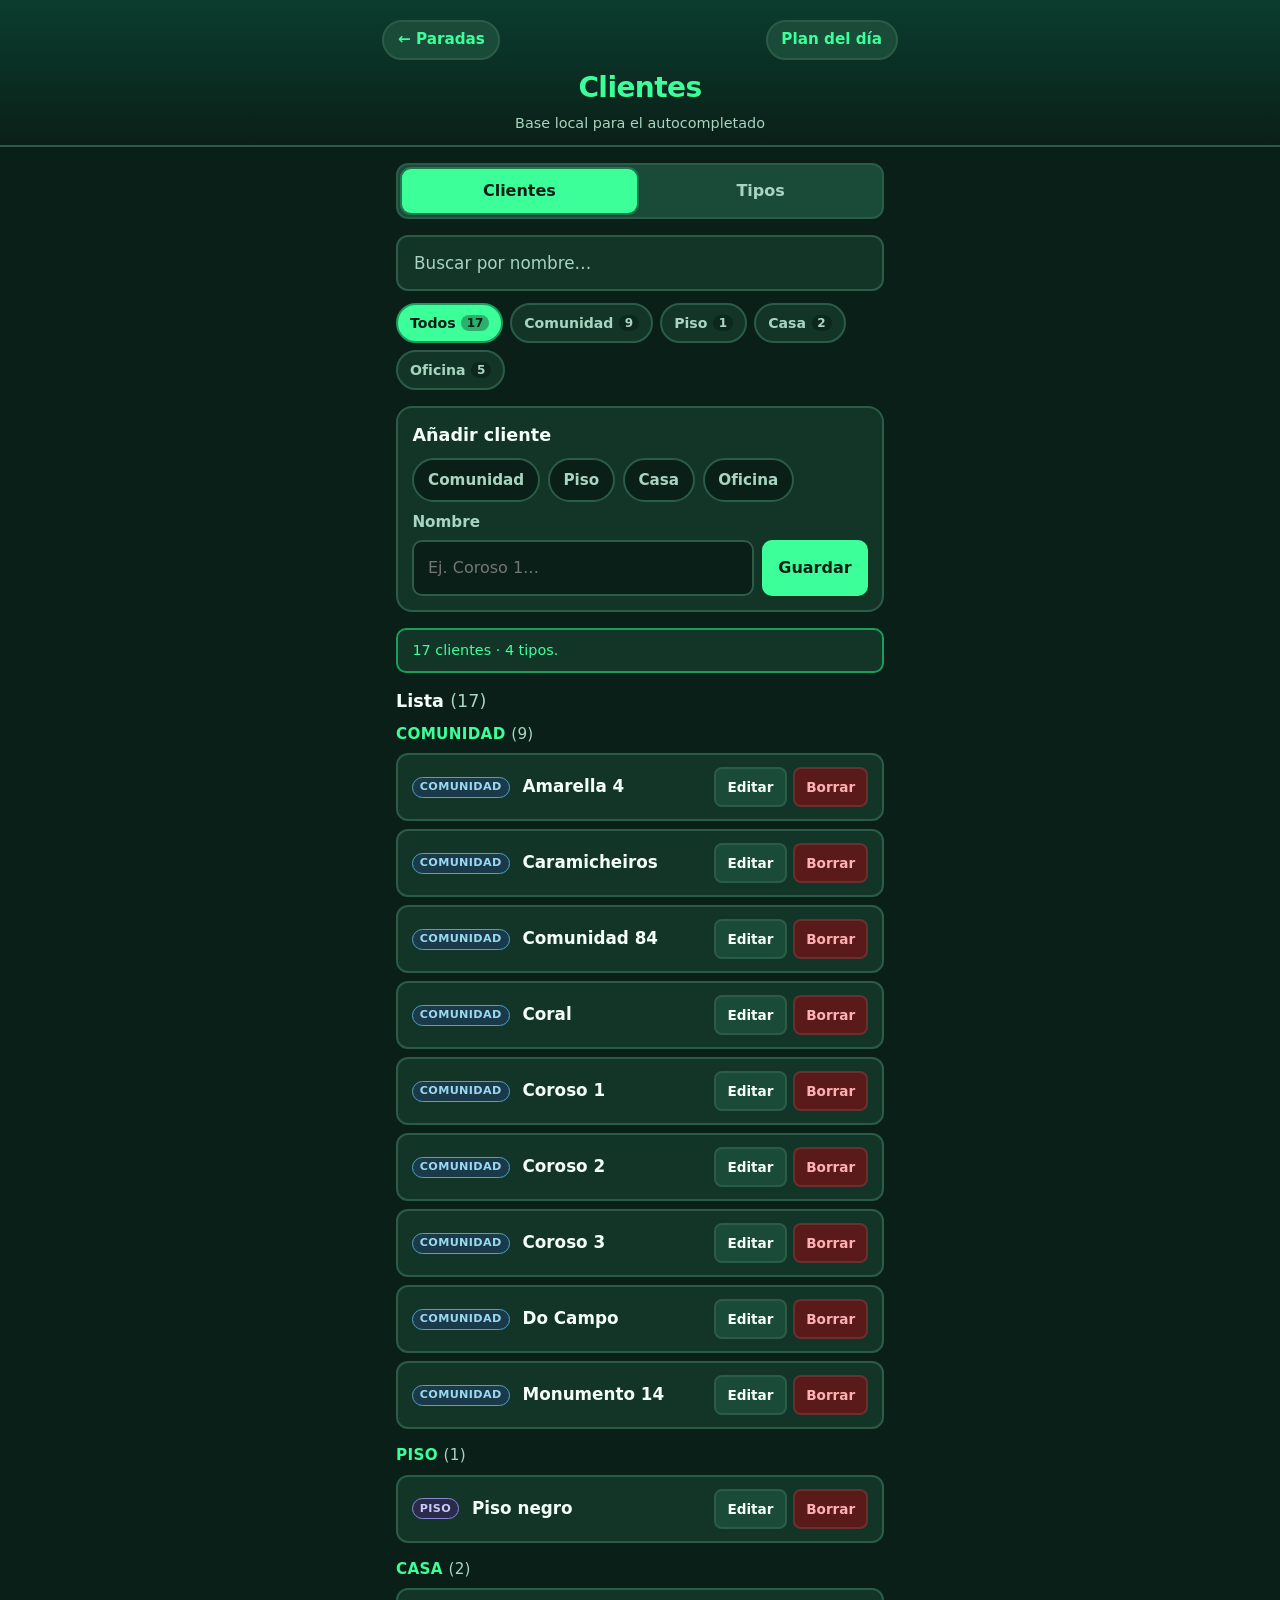
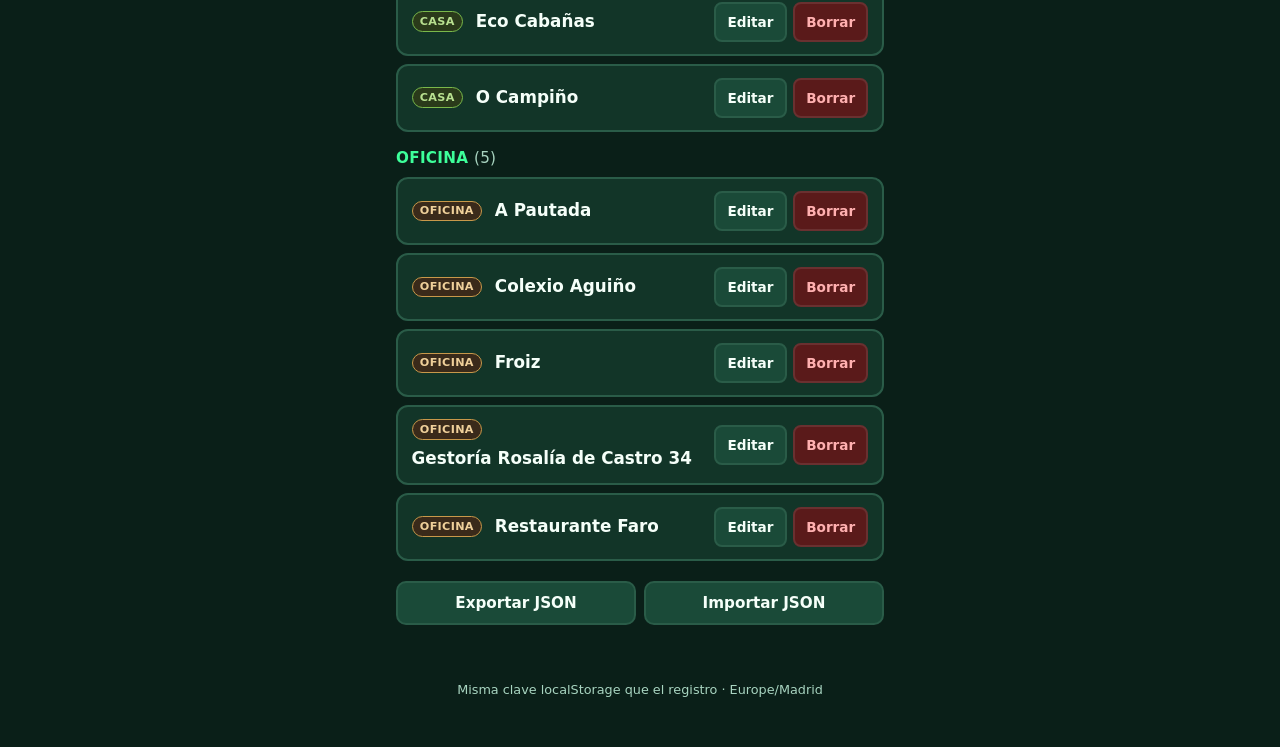
==== commit 48893495: "Plan del día: configuración por toques, estimación y registro rápido" ====
--- a/clientes.html
+++ b/clientes.html
@@ -18,7 +18,7 @@
   <header class="app-header">
     <div class="header-nav">
       <a href="index.html" class="nav-link" aria-label="Volver a Paradas">← Paradas</a>
-      <span class="nav-spacer" aria-hidden="true"></span>
+      <a href="plan.html" class="nav-link" aria-label="Plan del día">Plan del día</a>
     </div>
     <h1>Clientes</h1>
     <p class="subtitle">Base local para el autocompletado</p>
--- a/styles.css
+++ b/styles.css
@@ -1357,3 +1357,425 @@
   opacity: 0.45;
   cursor: not-allowed;
 }
+
+/* ——— Plan del día ——— */
+.page-plan .plan-setup,
+.page-plan .plan-day {
+  margin-bottom: 1.5rem;
+}
+
+.plan-field {
+  margin-bottom: 1rem;
+}
+
+.field-label,
+.page-plan .equipo-label {
+  display: block;
+  margin-bottom: 0.4rem;
+  font-size: 0.95rem;
+  font-weight: 700;
+  color: var(--text-muted);
+}
+
+.plan-input {
+  width: 100%;
+  min-height: var(--tap-min);
+  padding: 0.65rem 0.85rem;
+  border: 2px solid var(--border);
+  border-radius: 12px;
+  background: var(--bg-elevated);
+  color: var(--text);
+  font-family: inherit;
+  font-size: 1.15rem;
+  font-weight: 600;
+}
+
+.plan-input-time {
+  text-align: center;
+  font-size: 1.35rem;
+  flex: 1;
+  min-width: 0;
+}
+
+.time-row {
+  display: flex;
+  flex-wrap: wrap;
+  gap: 0.5rem;
+  align-items: center;
+}
+
+.btn-time-adj {
+  min-width: 52px;
+  min-height: var(--tap-min);
+  padding: 0 0.65rem;
+  border: 2px solid var(--border);
+  border-radius: 12px;
+  background: var(--bg-card);
+  color: var(--accent);
+  font-family: inherit;
+  font-size: 1.1rem;
+  font-weight: 800;
+  cursor: pointer;
+}
+
+.btn-time-adj:active {
+  background: var(--accent-dim);
+  color: #fff;
+}
+
+.btn-now {
+  min-height: var(--tap-min);
+  padding-inline: 0.85rem;
+}
+
+.quick-chips {
+  display: flex;
+  flex-wrap: wrap;
+  gap: 0.5rem;
+  margin-bottom: 0.65rem;
+}
+
+.quick-chip {
+  min-height: 48px;
+  font-size: 1rem;
+}
+
+.parada-pick-list {
+  display: flex;
+  flex-direction: column;
+  gap: 0.4rem;
+  max-height: 220px;
+  overflow-y: auto;
+  margin-top: 0.5rem;
+  padding: 0.25rem;
+  border: 1px solid var(--border);
+  border-radius: 12px;
+  background: rgba(0, 0, 0, 0.15);
+  -webkit-overflow-scrolling: touch;
+}
+
+.parada-pick {
+  display: flex;
+  align-items: center;
+  gap: 0.5rem;
+  width: 100%;
+  min-height: 48px;
+  padding: 0.45rem 0.65rem;
+  border: 2px solid transparent;
+  border-radius: 10px;
+  background: var(--bg-card);
+  color: var(--text);
+  font-family: inherit;
+  font-size: 0.95rem;
+  text-align: left;
+  cursor: pointer;
+}
+
+.parada-pick.selected {
+  border-color: var(--accent);
+  background: var(--bg-elevated);
+}
+
+.parada-pick-name {
+  flex: 1;
+  font-weight: 600;
+}
+
+.parada-pick-mark {
+  font-weight: 800;
+  color: var(--accent);
+  font-size: 1.1rem;
+}
+
+.selected-stops {
+  margin-top: 0.75rem;
+}
+
+.selected-stops-list {
+  margin: 0;
+  padding: 0;
+  list-style: none;
+}
+
+.selected-stops-list li {
+  display: flex;
+  align-items: center;
+  flex-wrap: wrap;
+  gap: 0.35rem;
+  padding: 0.55rem 0.4rem;
+  border-bottom: 1px solid var(--border);
+  font-size: 0.95rem;
+}
+
+.sel-ord {
+  color: var(--text-muted);
+  font-weight: 700;
+  min-width: 1.4rem;
+}
+
+.btn-remove-stop {
+  margin-left: auto;
+  min-width: 40px;
+  min-height: 40px;
+  border: none;
+  border-radius: 8px;
+  background: var(--danger-bg);
+  color: var(--danger);
+  font-size: 1rem;
+  font-weight: 700;
+  cursor: pointer;
+}
+
+.estimate-panel {
+  margin: 1rem 0 1.25rem;
+  padding: 1rem;
+  border: 2px solid var(--border);
+  border-radius: var(--radius);
+  background: linear-gradient(160deg, var(--bg-elevated) 0%, var(--bg-card) 100%);
+}
+
+.estimate-grid {
+  display: grid;
+  grid-template-columns: 1fr 1fr;
+  gap: 0.75rem;
+}
+
+.estimate-item {
+  display: flex;
+  flex-direction: column;
+  gap: 0.15rem;
+}
+
+.estimate-label {
+  font-size: 0.8rem;
+  color: var(--text-muted);
+  font-weight: 600;
+  text-transform: uppercase;
+  letter-spacing: 0.03em;
+}
+
+.estimate-item strong {
+  font-size: 1.35rem;
+  color: var(--accent);
+  font-weight: 800;
+}
+
+.estimate-hint {
+  margin: 0.85rem 0 0;
+  font-size: 0.75rem;
+  line-height: 1.35;
+  color: var(--text-muted);
+}
+
+.override-end {
+  margin-top: 0.75rem;
+  margin-bottom: 0;
+}
+
+.plan-actions {
+  display: flex;
+  flex-direction: column;
+  gap: 0.75rem;
+}
+
+.plan-actions .btn-save {
+  width: 100%;
+}
+
+.plan-start-btn {
+  width: 100%;
+  min-height: 72px;
+  flex-direction: row;
+  gap: 0.75rem;
+}
+
+.status-inline {
+  margin: 0.75rem 0 0;
+  min-height: 1.25rem;
+  font-size: 0.9rem;
+  color: var(--text-muted);
+}
+
+.day-header {
+  display: flex;
+  align-items: center;
+  justify-content: space-between;
+  gap: 0.75rem;
+  margin-bottom: 0.75rem;
+}
+
+.day-header .section-title {
+  margin: 0;
+}
+
+.bloques-list {
+  display: flex;
+  flex-direction: column;
+  gap: 1rem;
+}
+
+.bloque-card {
+  border: 2px solid var(--border);
+  border-radius: var(--radius);
+  background: var(--bg-card);
+  overflow: hidden;
+}
+
+.bloque-head {
+  padding: 0.85rem 1rem 0.65rem;
+  border-bottom: 1px solid var(--border);
+  background: var(--bg-elevated);
+}
+
+.bloque-head h3 {
+  margin: 0;
+  font-size: 1.1rem;
+  color: var(--accent);
+}
+
+.bloque-times,
+.bloque-crew {
+  margin: 0.25rem 0 0;
+  font-size: 0.9rem;
+  color: var(--text-muted);
+}
+
+.stop-checklist {
+  list-style: none;
+  margin: 0;
+  padding: 0;
+}
+
+.stop-row {
+  display: flex;
+  flex-direction: column;
+  gap: 0.55rem;
+  padding: 0.85rem 1rem;
+  border-bottom: 1px solid var(--border);
+}
+
+.stop-row:last-child {
+  border-bottom: none;
+}
+
+.stop-row.stop-done {
+  opacity: 0.72;
+  background: rgba(61, 255, 154, 0.06);
+}
+
+.stop-name {
+  font-size: 1.1rem;
+  margin-right: 0.35rem;
+}
+
+.stop-meta {
+  margin-top: 0.25rem;
+  font-size: 0.85rem;
+  color: var(--text-muted);
+}
+
+.stop-actual {
+  color: var(--accent);
+  font-weight: 600;
+}
+
+.stop-actions {
+  display: flex;
+  flex-wrap: wrap;
+  gap: 0.45rem;
+}
+
+.btn-llegada,
+.btn-hecho {
+  flex: 1;
+  min-height: var(--tap-min);
+  min-width: 100px;
+  border-radius: 12px;
+  font-family: inherit;
+  font-size: 1.05rem;
+  font-weight: 800;
+  cursor: pointer;
+  border: 2px solid transparent;
+}
+
+.btn-llegada {
+  background: var(--recogida);
+  color: #fff;
+  border-color: #1a5acc;
+}
+
+.btn-hecho {
+  background: var(--tarea);
+  color: #0a1f18;
+  border-color: var(--accent-dim);
+}
+
+.btn-llegada:active,
+.btn-hecho:active {
+  transform: translateY(2px);
+}
+
+.btn-reg {
+  flex: 1 1 100%;
+  min-height: 44px;
+}
+
+.stop-check {
+  display: inline-flex;
+  align-items: center;
+  justify-content: center;
+  min-width: 48px;
+  min-height: 48px;
+  border-radius: 50%;
+  background: var(--accent-dim);
+  color: #fff;
+  font-size: 1.5rem;
+  font-weight: 800;
+}
+
+.day-footer-actions {
+  display: flex;
+  flex-direction: column;
+  gap: 0.65rem;
+  margin-top: 1.25rem;
+}
+
+.day-footer-actions .btn-secondary,
+.day-footer-actions .btn-demo {
+  width: 100%;
+  min-height: var(--tap-min);
+}
+
+.page-plan .gps-ok {
+  color: var(--accent);
+}
+
+.page-plan .gps-err {
+  color: var(--danger);
+}
+
+.hint-inline {
+  margin: 0.35rem 0;
+  font-size: 0.85rem;
+  color: var(--text-muted);
+}
+
+@media (min-width: 420px) {
+  .stop-row {
+    flex-direction: row;
+    align-items: center;
+  }
+
+  .stop-info {
+    flex: 1;
+  }
+
+  .stop-actions {
+    flex: 0 0 auto;
+    max-width: 220px;
+  }
+
+  .btn-reg {
+    flex: 1 1 auto;
+  }
+}
